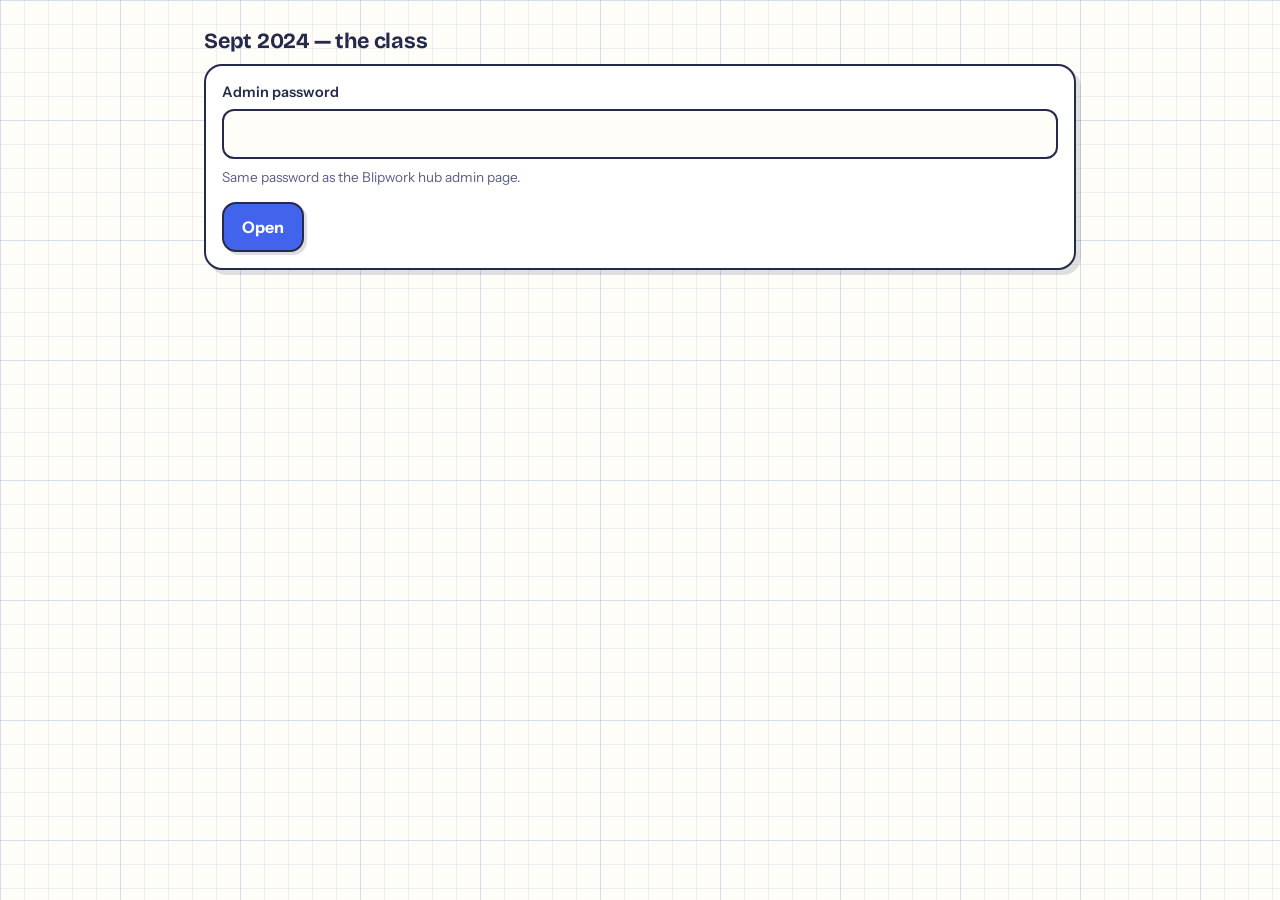
==== teacher.html @ 764a11f3 "Sept 2024 check-in: learners flag what they struggled with Every sub-question of the September 2024 " ====
<!doctype html>
<html lang="en">
<head>
<meta charset="utf-8">
<meta name="viewport" content="width=device-width, initial-scale=1">
<title>Sept 2024 — what they struggled with</title>
<meta name="theme-color" content="#fffdf8">
<meta name="robots" content="noindex, nofollow">
<link rel="stylesheet" href="css/styles.css">
</head>
<body>
<div class="wrap" style="max-width:900px">

  <section id="gate">
    <div class="top"><h1>Sept 2024 — the class</h1></div>
    <div class="card">
      <form id="gateForm">
        <label class="fld" for="pwInput">Admin password</label>
        <input type="password" id="pwInput" autocomplete="current-password" required>
        <p class="small muted" style="margin:8px 0 14px">
          Same password as the Blipwork hub admin page.
        </p>
        <button class="btn" type="submit" id="loadBtn">Open</button>
        <p class="err" id="err"></p>
      </form>
    </div>
  </section>

  <main id="main" class="hide">
    <div class="top">
      <h1>Sept 2024 — what they struggled with</h1>
      <button class="chip" id="refresh" type="button">Refresh</button>
      <p class="sub" id="count"></p>
    </div>

    <div id="topics"></div>

    <div class="card" style="padding:12px 14px">
      <label class="fld" for="qsort" style="margin:0 0 6px">Question list order</label>
      <select id="qsort" style="font:inherit; padding:8px 10px; border:2px solid var(--ink); border-radius:12px; background:var(--papier); color:var(--ink)">
        <option value="worst">Worst first</option>
        <option value="paper">Paper order</option>
      </select>
      <div class="legend">
        <span><b style="background:#0ea271"></b>Got it</span>
        <span><b style="background:#f76707"></b>Shaky</span>
        <span><b style="background:#e64980"></b>No idea</span>
      </div>
    </div>

    <div id="questions"></div>
    <div id="learners"></div>
    <div id="notes"></div>
  </main>
</div>

<script src="js/config.js"></script>
<script src="js/questions.js"></script>
<script src="js/teacher.js"></script>
</body>
</html>
---- css/styles.css ----
/* Sept 2024 check-in — house style borrowed from Circle Quest */
@import url("https://fonts.googleapis.com/css2?family=Bricolage+Grotesque:opsz,wght@12..96,600;12..96,800&family=Instrument+Sans:wght@400;500;600;700&display=swap");

:root{
  --ink:#252a4a; --ink-soft:#5a5f82;
  --papier:#fffdf8; --kaart:#ffffff;
  --grid:rgba(86,120,190,.10); --grid2:rgba(86,120,190,.16);
  --s1:#e64980; --s2:#f76707; --s3:#0ea271; --s4:#4263eb; --s5:#9c36b5;
  --accent:#4263eb;
  --radius:18px;
  --shadow:5px 5px 0 rgba(37,42,74,.14);
  --shadow-sm:3px 3px 0 rgba(37,42,74,.16);
}
*{box-sizing:border-box; margin:0; padding:0;}
html{scroll-behavior:smooth;}
@media (prefers-reduced-motion: reduce){ *{transition:none!important; animation:none!important;} }

body{
  font-family:"Instrument Sans",system-ui,-apple-system,"Segoe UI",sans-serif;
  color:var(--ink); background-color:var(--papier);
  background-image:
    linear-gradient(var(--grid2) 1px, transparent 1px),
    linear-gradient(90deg, var(--grid2) 1px, transparent 1px),
    linear-gradient(var(--grid) 1px, transparent 1px),
    linear-gradient(90deg, var(--grid) 1px, transparent 1px);
  background-size:120px 120px,120px 120px,24px 24px,24px 24px;
  line-height:1.5; -webkit-text-size-adjust:100%;
  padding-bottom:64px;
}
h1,h2,h3{font-family:"Bricolage Grotesque","Instrument Sans",sans-serif; line-height:1.1; letter-spacing:-.01em;}
.wrap{max-width:760px; margin:0 auto; padding:16px 14px 0;}
.muted{color:var(--ink-soft);}
.small{font-size:.85rem;}
.center{text-align:center;}
.hide{display:none !important;}

/* ---------------------------------------------------------------- header */
.top{
  display:flex; align-items:center; gap:10px; flex-wrap:wrap;
  padding:14px 0 10px;
}
.top h1{font-size:1.35rem; flex:1 1 auto;}
.top .sub{width:100%; font-size:.86rem; color:var(--ink-soft); margin-top:-4px;}

.chip{
  border:2px solid var(--ink); background:var(--kaart); color:var(--ink);
  border-radius:999px; padding:5px 12px; font:inherit; font-size:.82rem; font-weight:700;
  cursor:pointer; box-shadow:var(--shadow-sm);
}
.chip:active{transform:translate(2px,2px); box-shadow:1px 1px 0 rgba(37,42,74,.16);}
.chip[aria-pressed="true"]{background:var(--ink); color:#fff;}

/* ------------------------------------------------------------------ card */
.card{
  background:var(--kaart); border:2px solid var(--ink); border-radius:var(--radius);
  box-shadow:var(--shadow); padding:16px; margin:0 0 16px;
}
.card h2{font-size:1.05rem; margin-bottom:4px;}

label.fld{display:block; font-weight:600; font-size:.9rem; margin-bottom:6px;}
input[type=text], input[type=password], textarea{
  width:100%; font:inherit; color:var(--ink);
  border:2px solid var(--ink); border-radius:12px; padding:11px 13px;
  background:var(--papier);
}
input:focus, textarea:focus{outline:3px solid rgba(66,99,235,.35); outline-offset:1px;}
textarea{min-height:90px; resize:vertical;}

.btn{
  display:inline-block; font:inherit; font-weight:700; cursor:pointer;
  border:2px solid var(--ink); border-radius:14px; padding:11px 18px;
  background:var(--accent); color:#fff; box-shadow:var(--shadow-sm);
}
.btn:active{transform:translate(2px,2px); box-shadow:1px 1px 0 rgba(37,42,74,.16);}
.btn.ghost{background:var(--kaart); color:var(--ink);}
.btn:disabled{opacity:.5; cursor:default; transform:none;}

/* ------------------------------------------------------------------ tabs */
.tabs{display:flex; gap:8px; margin:0 0 14px;}
.tabs button{
  flex:1; font:inherit; font-weight:700; font-size:.95rem; cursor:pointer;
  border:2px solid var(--ink); border-radius:14px; padding:11px 8px;
  background:var(--kaart); color:var(--ink); box-shadow:var(--shadow-sm);
}
.tabs button[aria-selected="true"]{background:var(--s5); color:#fff;}

/* -------------------------------------------------------------- progress */
.bar{
  height:12px; border:2px solid var(--ink); border-radius:999px;
  background:var(--papier); overflow:hidden; display:flex;
}
.bar i{display:block; height:100%;}
.bar .g{background:var(--s3);} .bar .y{background:var(--s2);} .bar .r{background:var(--s1);}
.progline{display:flex; justify-content:space-between; font-size:.82rem; margin:8px 2px 0; color:var(--ink-soft);}

/* ------------------------------------------------------------- questions */
.qgroup{margin:0 0 14px;}
.qgroup > h3{
  font-size:.98rem; padding:9px 12px; border:2px solid var(--ink);
  border-radius:14px 14px 0 0; background:var(--ink); color:#fff;
  display:flex; justify-content:space-between; gap:10px; align-items:baseline;
}
.qgroup > h3 span{font-size:.78rem; font-weight:600; opacity:.85; white-space:nowrap;}
.qlist{border:2px solid var(--ink); border-top:0; border-radius:0 0 14px 14px; background:var(--kaart); overflow:hidden;}

.qrow{padding:10px 12px; border-top:1px solid rgba(37,42,74,.12);}
.qrow:first-child{border-top:0;}
.qrow .qtop{display:flex; gap:8px; align-items:baseline; margin-bottom:8px;}
.qrow .qn{font-weight:800; font-variant-numeric:tabular-nums; white-space:nowrap;}
.qrow .qt{flex:1 1 auto; font-size:.92rem;}
.qrow .qm{font-size:.78rem; color:var(--ink-soft); white-space:nowrap;}

.levels{display:grid; grid-template-columns:repeat(3,1fr); gap:6px;}
.levels button{
  font:inherit; font-weight:700; font-size:.86rem; cursor:pointer;
  border:2px solid var(--ink); border-radius:12px; padding:10px 4px;
  background:var(--papier); color:var(--ink); min-height:44px;
  display:flex; align-items:center; justify-content:center; gap:5px;
}
.levels button:active{transform:translate(1px,1px);}
.levels button[aria-pressed="true"][data-l="0"]{background:var(--s3); color:#fff; border-color:var(--s3);}
.levels button[aria-pressed="true"][data-l="1"]{background:var(--s2); color:#fff; border-color:var(--s2);}
.levels button[aria-pressed="true"][data-l="2"]{background:var(--s1); color:#fff; border-color:var(--s1);}

/* ------------------------------------------------------------ sync badge */
.sync{
  position:fixed; left:50%; transform:translateX(-50%); bottom:14px; z-index:20;
  border:2px solid var(--ink); border-radius:999px; padding:7px 15px;
  font-size:.83rem; font-weight:700; background:var(--kaart); box-shadow:var(--shadow-sm);
  transition:opacity .25s;
}
.sync.ok{background:var(--s3); color:#fff; border-color:var(--s3);}
.sync.busy{background:var(--s4); color:#fff; border-color:var(--s4);}
.sync.bad{background:var(--s1); color:#fff; border-color:var(--s1);}
.sync.gone{opacity:0; pointer-events:none;}

/* --------------------------------------------------------------- teacher */
table.grid{width:100%; border-collapse:collapse; font-size:.88rem;}
table.grid th, table.grid td{border-bottom:1px solid rgba(37,42,74,.14); padding:7px 8px; text-align:left;}
table.grid th{font-size:.78rem; text-transform:uppercase; letter-spacing:.06em; color:var(--ink-soft);}
table.grid td.num{text-align:right; font-variant-numeric:tabular-nums; white-space:nowrap;}
.scroll{overflow-x:auto;}

.tbar{height:22px; border:2px solid var(--ink); border-radius:8px; background:var(--papier); overflow:hidden; display:flex; min-width:120px;}
.tbar i{display:block; height:100%;}
.tbar .g{background:var(--s3);} .tbar .y{background:var(--s2);} .tbar .r{background:var(--s1);}

.heat{display:flex; align-items:center; gap:9px;}
.heat .pct{font-weight:800; font-variant-numeric:tabular-nums; min-width:44px; text-align:right;}

.topicrow{display:flex; align-items:center; gap:10px; padding:9px 0; border-bottom:1px solid rgba(37,42,74,.12);}
.topicrow .nm{flex:1 1 auto; font-weight:700;}
.topicrow .tbar{flex:0 0 44%;}

.legend{display:flex; gap:14px; flex-wrap:wrap; font-size:.82rem; margin-top:10px; color:var(--ink-soft);}
.legend b{display:inline-block; width:12px; height:12px; border-radius:4px; border:1px solid var(--ink); vertical-align:-1px; margin-right:4px;}
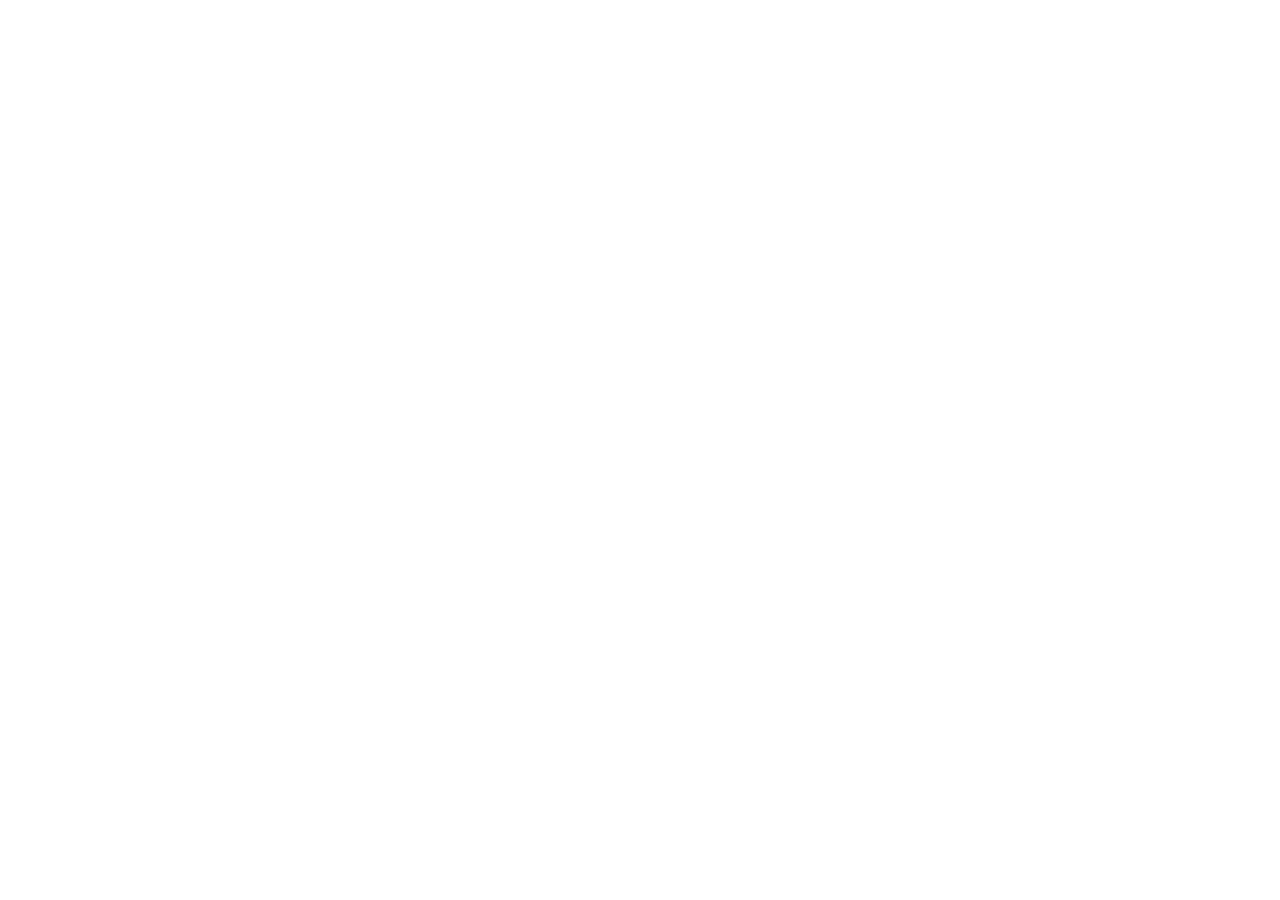
==== commit ff343184: "Superseded by sept2024-vlaggies: redirect both pages The three-level pre-ticked version is replaced " ====
--- a/teacher.html
+++ b/teacher.html
@@ -1,61 +1,29 @@
 <!doctype html>
-<html lang="en">
+<html lang="af">
 <head>
 <meta charset="utf-8">
 <meta name="viewport" content="width=device-width, initial-scale=1">
-<title>Sept 2024 — what they struggled with</title>
-<meta name="theme-color" content="#fffdf8">
+<title>Verskuif · Moved</title>
 <meta name="robots" content="noindex, nofollow">
-<link rel="stylesheet" href="css/styles.css">
+<meta http-equiv="refresh" content="0; url=https://megzieberr.github.io/sept2024-vlaggies/dashboard.html">
+<link rel="canonical" href="https://megzieberr.github.io/sept2024-vlaggies/dashboard.html">
+<style>
+  body{font-family:system-ui,-apple-system,"Segoe UI",sans-serif;background:#fffdf8;color:#252a4a;
+       display:flex;min-height:100dvh;align-items:center;justify-content:center;margin:0;padding:24px;text-align:center}
+  .card{border:2px solid #252a4a;border-radius:18px;background:#fff;padding:28px;max-width:420px;
+        box-shadow:5px 5px 0 rgba(37,42,74,.14)}
+  h1{margin:0 0 10px;font-size:1.4rem}
+  p{margin:0 0 16px;color:#5a5f82;line-height:1.5}
+  a{display:inline-block;font-weight:700;color:#fff;background:#4263eb;border:2px solid #252a4a;
+    border-radius:999px;padding:11px 20px;text-decoration:none}
+</style>
 </head>
 <body>
-<div class="wrap" style="max-width:900px">
-
-  <section id="gate">
-    <div class="top"><h1>Sept 2024 — the class</h1></div>
-    <div class="card">
-      <form id="gateForm">
-        <label class="fld" for="pwInput">Admin password</label>
-        <input type="password" id="pwInput" autocomplete="current-password" required>
-        <p class="small muted" style="margin:8px 0 14px">
-          Same password as the Blipwork hub admin page.
-        </p>
-        <button class="btn" type="submit" id="loadBtn">Open</button>
-        <p class="err" id="err"></p>
-      </form>
-    </div>
-  </section>
-
-  <main id="main" class="hide">
-    <div class="top">
-      <h1>Sept 2024 — what they struggled with</h1>
-      <button class="chip" id="refresh" type="button">Refresh</button>
-      <p class="sub" id="count"></p>
-    </div>
-
-    <div id="topics"></div>
-
-    <div class="card" style="padding:12px 14px">
-      <label class="fld" for="qsort" style="margin:0 0 6px">Question list order</label>
-      <select id="qsort" style="font:inherit; padding:8px 10px; border:2px solid var(--ink); border-radius:12px; background:var(--papier); color:var(--ink)">
-        <option value="worst">Worst first</option>
-        <option value="paper">Paper order</option>
-      </select>
-      <div class="legend">
-        <span><b style="background:#0ea271"></b>Got it</span>
-        <span><b style="background:#f76707"></b>Shaky</span>
-        <span><b style="background:#e64980"></b>No idea</span>
-      </div>
-    </div>
-
-    <div id="questions"></div>
-    <div id="learners"></div>
-    <div id="notes"></div>
-  </main>
-</div>
-
-<script src="js/config.js"></script>
-<script src="js/questions.js"></script>
-<script src="js/teacher.js"></script>
+  <div class="card">
+    <h1>Hierdie bladsy het geskuif</h1>
+    <p>Ons het ’n nuwe, mooier weergawe. Jy word nou daarheen gestuur.<br>
+       <span lang="en">This page has moved — you’re being sent to the new one.</span></p>
+    <a href="https://megzieberr.github.io/sept2024-vlaggies/dashboard.html">Gaan na die nuwe bladsy →</a>
+  </div>
 </body>
 </html>
